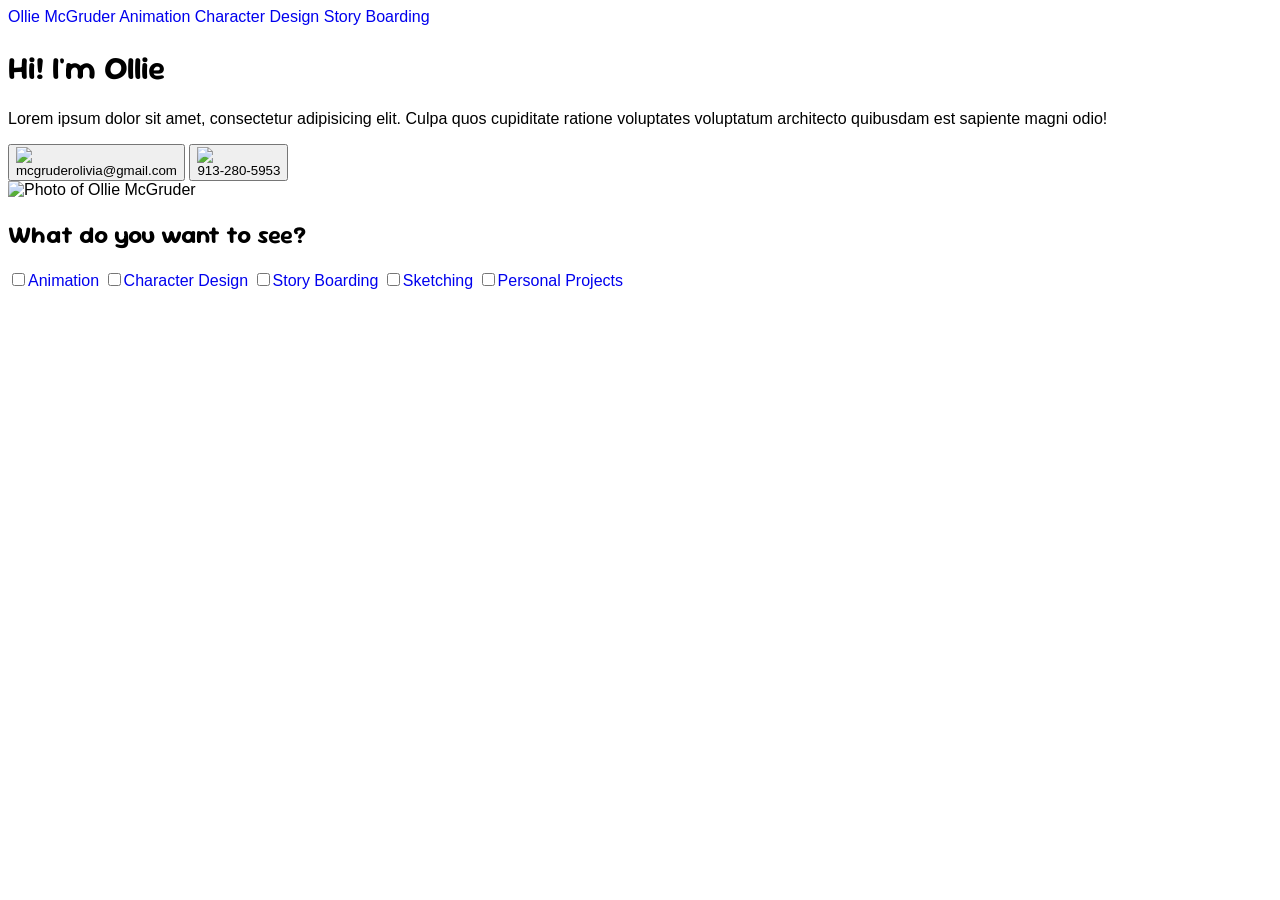
==== index.html @ 56a00ab4 "Add files via upload" ====
<!DOCTYPE html>

<html lang="en-us">
<head>
  <meta charset="utf-8">
  <meta name="viewport" content="width=device-width, initial-scale=1">
  <title>Website Name</title>
  <link href="styles.css" rel="stylesheet" type="text/css">

</head>
<body>

<div class="navbar">
  <a href="./">Ollie McGruder</a>
  <a class="hideOnMobile" href="./#Animation_Section"><label for="Animation">Animation</label></a>
  <a class="hideOnMobile Animation" href="./#Animation_Section">Animation</a>
  <a class="hideOnMobile" href="./#Character_Design_Section"><label for="Character_Design">Character Design</label></a>
  <a class="hideOnMobile Character_Design" href="./#Character_Design_Section">Character Design</a>
  <a class="hideOnMobile" href="./#Story_Boarding_Section"><label for="Story_Boarding">Story Boarding</label></a>
  <a class="hideOnMobile Story_Boarding" href="./#Story_Boarding_Section">Story Boarding</a>
</div>


<main>

<div class="splash_page">
  <div>
    <h1>Hi! I'm Ollie</h1>
    <p>Lorem ipsum dolor sit amet, consectetur adipisicing elit. Culpa quos cupiditate ratione voluptates voluptatum architecto quibusdam est sapiente magni odio!</p>
    <div>
      <button class="copy" onclick="copyEmail()"><img src="Icons/mail.svg">mcgruderolivia@gmail.com</button>
      <button class="copy" onclick="copyPhone()"><img src="Icons/phone.svg">913-280-5953</button>

      <script>
        function copyEmail() {
            navigator.clipboard.writeText
                ("mcgruderolivia@gmail.com");
        }
        function copyPhone() {
            navigator.clipboard.writeText
                ("9132805953");
        }
      </script>

    </div>
  </div>
  <div><img src="splash_page_image.jpg" alt="Photo of Ollie McGruder"></div>
</div>

<div>
  <h2>What do you want to see?</h2>
  <nav>  
    <input type="checkbox" id="Animation"><label for="Animation"><a href="./#Animation_Section">Animation</a></label>
    <input type="checkbox" id="Character_Design"><label for="Character_Design"><a href="./#Character_Design_Section">Character Design</a></label>
    <input type="checkbox" id="Story_Boarding"><label for="Story_Boarding"><a href="./#Story_Boarding_Section">Story Boarding</a></label>
    <input type="checkbox" id="Sketching"><label for="Sketching"><a href="./#Sketching_Section">Sketching</a></label>
    <input type="checkbox" id="Personal_Projects"><label for="Personal_Projects"><a href="./#Personal_Projects_Section">Personal Projects</a></label>
  </nav>
</div>

<div class="Animation" id="Animation_Section">
  <h2>Animation</h2>
  <div>
    <h3>ENTER PROJECT NAME HERE</h3>
    <div>
      <img src="Images/ENTER_PROJECT_NAME_FOLDER_HERE/ENTER_PHOTO_NAME_HERE.jpg" alt="ENTER CAPTION HERE" loading="lazy">
      <img src="Images/ENTER_PROJECT_NAME_FOLDER_HERE/ENTER_PHOTO_NAME_HERE.jpg" alt="ENTER CAPTION HERE" loading="lazy">
      <img src="Images/ENTER_PROJECT_NAME_FOLDER_HERE/ENTER_PHOTO_NAME_HERE.jpg" alt="ENTER CAPTION HERE" loading="lazy">
    </div>
  </div>
</div>

<div class="Character_Design" id="Character_Design_Section">
  <h2>Character Design</h2>
  <div>
    <h3>ENTER PROJECT NAME HERE</h3>
    <div>
      <img src="Images/ENTER_PROJECT_NAME_FOLDER_HERE/ENTER_PHOTO_NAME_HERE.jpg" alt="ENTER CAPTION HERE" loading="lazy">
      <img src="Images/ENTER_PROJECT_NAME_FOLDER_HERE/ENTER_PHOTO_NAME_HERE.jpg" alt="ENTER CAPTION HERE" loading="lazy">
      <img src="Images/ENTER_PROJECT_NAME_FOLDER_HERE/ENTER_PHOTO_NAME_HERE.jpg" alt="ENTER CAPTION HERE" loading="lazy">
    </div>
  </div>
</div>

<div class="Story_Boarding" id="Story_Boarding_Section">
  <h2>Story Boarding</h2>
  <div>
    <h3>ENTER PROJECT NAME HERE</h3>
    <div>
      <img src="Images/ENTER_PROJECT_NAME_FOLDER_HERE/ENTER_PHOTO_NAME_HERE.jpg" alt="ENTER CAPTION HERE" loading="lazy">
      <img src="Images/ENTER_PROJECT_NAME_FOLDER_HERE/ENTER_PHOTO_NAME_HERE.jpg" alt="ENTER CAPTION HERE" loading="lazy">
      <img src="Images/ENTER_PROJECT_NAME_FOLDER_HERE/ENTER_PHOTO_NAME_HERE.jpg" alt="ENTER CAPTION HERE" loading="lazy">
    </div>
  </div>
</div>

<div class="Sketching" id="Sketching_Section">
  <h2>Sketching</h2>
  <div>
    <h3>ENTER PROJECT NAME HERE</h3>
    <div>
      <img src="Images/ENTER_PROJECT_NAME_FOLDER_HERE/ENTER_PHOTO_NAME_HERE.jpg" alt="ENTER CAPTION HERE" loading="lazy">
      <img src="Images/ENTER_PROJECT_NAME_FOLDER_HERE/ENTER_PHOTO_NAME_HERE.jpg" alt="ENTER CAPTION HERE" loading="lazy">
      <img src="Images/ENTER_PROJECT_NAME_FOLDER_HERE/ENTER_PHOTO_NAME_HERE.jpg" alt="ENTER CAPTION HERE" loading="lazy">
    </div>
  </div>
</div>

<div class="Personal_Projects" id="Personal_Projects_Section">
  <h2>Personal Projects</h2>
  <div>
    <h3>ENTER PROJECT NAME HERE</h3>
    <div>
      <img src="Images/ENTER_PROJECT_NAME_FOLDER_HERE/ENTER_PHOTO_NAME_HERE.jpg" alt="ENTER CAPTION HERE" loading="lazy">
      <img src="Images/ENTER_PROJECT_NAME_FOLDER_HERE/ENTER_PHOTO_NAME_HERE.jpg" alt="ENTER CAPTION HERE" loading="lazy">
      <img src="Images/ENTER_PROJECT_NAME_FOLDER_HERE/ENTER_PHOTO_NAME_HERE.jpg" alt="ENTER CAPTION HERE" loading="lazy">
    </div>
  </div>
</div>

</main>
</body>
</html>
---- styles.css ----
/* Caleb Lyons - 4/13/2026 */

@font-face {
    font-family: Sour Gummy;
    src: url(Fonts/SourGummy-VariableFont_wdth,wght.ttf);
}

* {
    box-sizing: border-box;
    font-family: sans-serif;
}

html {
    scroll-behavior: smooth;
    scroll-padding-top: 6rem;
}

img {
    display: block;
}

h1, h2, h3 {
    font-family: Sour Gummy;
}

a {
    text-decoration: none;
}

a:hover {
    text-decoration: underline;
}

.Animation, .Character_Design, .Story_Boarding, .Sketching, .Personal_Projects {
    display: none;
}

body:has(#Animation[type="checkbox"]:checked) {

    .navbar label[for="Animation"] {
        display: none;
    }
    
    .Animation {
        display: inline;
    }
    
}

body:has(#Character_Design[type="checkbox"]:checked) {

    .navbar label[for="Character_Design"] {
        display: none;
    }
    
    .Character_Design {
        display: inline;
    }
    
}

body:has(#Story_Boarding[type="checkbox"]:checked) {

    .navbar label[for="Story_Boarding"] {
        display: none;
    }
    
    .Story_Boarding {
        display: inline;
    }
    
}

body:has(#Sketching[type="checkbox"]:checked) {

    .navbar label[for="Sketching"] {
        display: none;
    }
    
    .Sketching {
        display: inline;
    }
    
}

body:has(#Personal_Projects[type="checkbox"]:checked) {

    .navbar label[for="Personal_Projects"] {
        display: none;
    }
    
    .Personal_Projects {
        display: inline;
    }
    
}

@media (max-width: 750px) {

    .hideOnTablet {
        display: none;
    }
    
}

@media (max-width: 500px) {

    .hideOnMobile {
        display: none;
    }
    
}
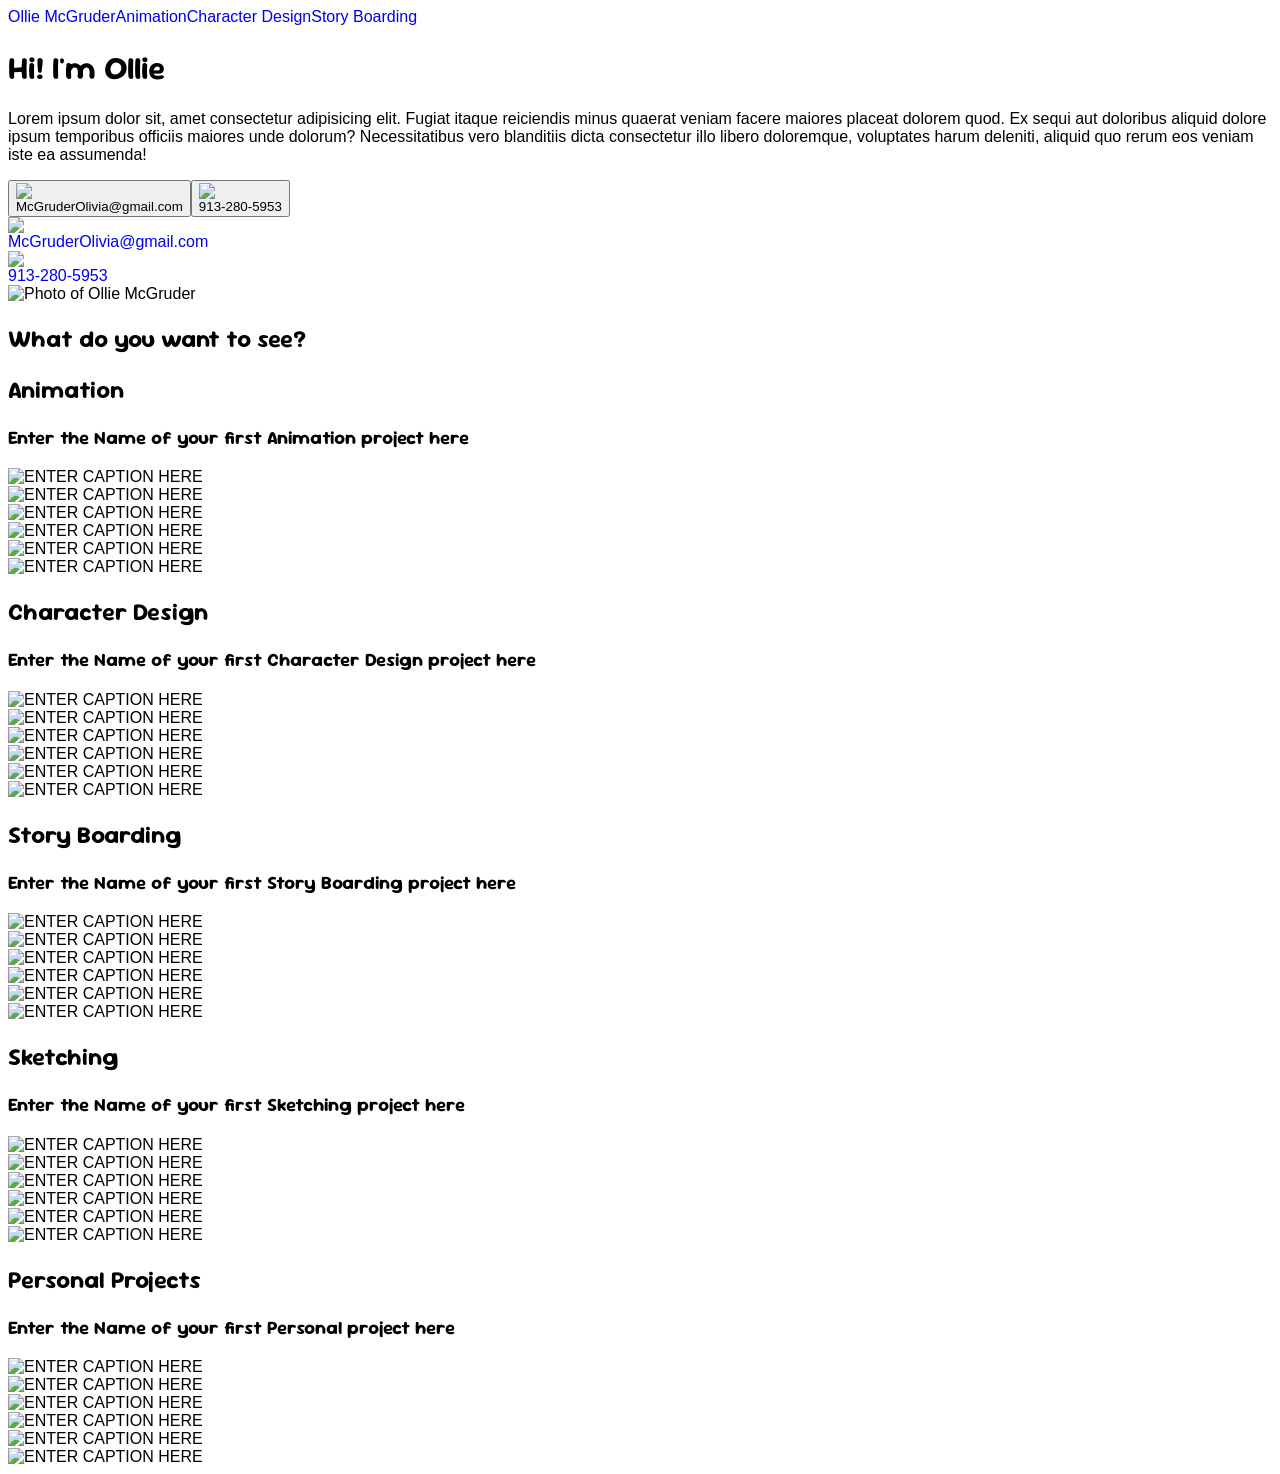
==== commit 3e2bd056: "Add files via upload" ====
--- a/index.html
+++ b/index.html
@@ -1,123 +1,248 @@
-<!DOCTYPE html>
-
-<html lang="en-us">
-<head>
-  <meta charset="utf-8">
-  <meta name="viewport" content="width=device-width, initial-scale=1">
-  <title>Website Name</title>
-  <link href="styles.css" rel="stylesheet" type="text/css">
-
-</head>
-<body>
-
-<div class="navbar">
-  <a href="./">Ollie McGruder</a>
-  <a class="hideOnMobile" href="./#Animation_Section"><label for="Animation">Animation</label></a>
-  <a class="hideOnMobile Animation" href="./#Animation_Section">Animation</a>
-  <a class="hideOnMobile" href="./#Character_Design_Section"><label for="Character_Design">Character Design</label></a>
-  <a class="hideOnMobile Character_Design" href="./#Character_Design_Section">Character Design</a>
-  <a class="hideOnMobile" href="./#Story_Boarding_Section"><label for="Story_Boarding">Story Boarding</label></a>
-  <a class="hideOnMobile Story_Boarding" href="./#Story_Boarding_Section">Story Boarding</a>
+
+
+
+
+
+
+
+
+
+
+
+
+
+
+<!-- Hey Ollie!! Don't get overwhelmed. You don't need to touch anything that doesn't have this green text next to it.-->
+
+
+
+
+
+
+
+
+
+
+
+
+
+
+<!DOCTYPE html><html lang="en-us"><head><meta charset="utf-8"><meta name="viewport" content="width=device-width, initial-scale=1"><title>Ollie McGruder</title><link href="styles.css" rel="stylesheet" type="text/css"><link rel="icon" type="image/svg" href="Icons/favicon_light.svg" media="(prefers-color-scheme: light)"><link rel="icon" type="image/svg" href="Icons/favicon_dark.svg" media="(prefers-color-scheme: dark)"></head><body><div class="navbar"><a href="index.html">Ollie McGruder</a><a href="./#Animation">Animation</a><a href="./#Character_Design">Character Design</a><a href="./#Story_Boarding" class="hideOnTablet">Story Boarding</a></div><div class="splash_page"><div>
+    
+  
+  <!-- This is your banner splash image! You can edit the white text below to change the text on the website. -->
+
+  <h1>Hi! I'm Ollie</h1>
+  <p>Lorem ipsum dolor sit, amet consectetur adipisicing elit. Fugiat itaque reiciendis minus quaerat veniam facere maiores placeat dolorem quod. Ex sequi aut doloribus aliquid dolore ipsum temporibus officiis maiores unde dolorum? Necessitatibus vero blanditiis dicta consectetur illo libero doloremque, voluptates harum deleniti, aliquid quo rerum eos veniam iste ea assumenda!</p>
+    
+  
+<div><button class="copy hideOnTablet" onclick="copyEmail()"><img src="Icons/mail.svg">McGruderOlivia@gmail.com</button><button class="copy hideOnTablet" onclick="copyPhone()"><img src="Icons/phone.svg">913-280-5953</button><a href="mailto:McGruderOlivia@gmail.com" class="showOnTablet button"><img src="Icons/mail.svg">McGruderOlivia@gmail.com</a><a href="tel:9132805953" class="showOnTablet button"><img src="Icons/phone.svg">913-280-5953</a><script>function copyEmail() {navigator.clipboard.writeText("McGruderOlivia@gmail.com");} function copyPhone() {navigator.clipboard.writeText("9132805953");}</script></div></div><div><img src="Images/splash_page_image.png" alt="Photo of Ollie McGruder"></div></div>
+
+
+
+
+<main><div>
+
+  <!-- This is how your website viewers will navigate to your projects. Clicking on one of the 5 blue boxes will open up and automaticaly scroll them to your projects -->
+  <!-- If you want to change the names of the sections, this is where you would do it by editing the white text. -->
+  <!-- If you want to change the image, you would need to go to the "Images" folder and replace the image there. -->
+
+
+  <h2>What do you want to see?</h2>
+
+  <nav class="boxes">  
+    <a href="./#Sketching" class="Sketching">Sketching</a>
+    <a href="./#Personal_Projects" class="Personal_Projects">Personal Projects</a>
+    <a href="./#Story_Boarding" class="Story_Boarding">Story Boarding</a>
+    <a href="./#Character_Design" class="Character_Design">Character Design</a>
+    <a href="./#Animation" class="Animation">Animation</a>
+  </nav>
+
 </div>
 
 
-<main>
-
-<div class="splash_page">
-  <div>
-    <h1>Hi! I'm Ollie</h1>
-    <p>Lorem ipsum dolor sit amet, consectetur adipisicing elit. Culpa quos cupiditate ratione voluptates voluptatum architecto quibusdam est sapiente magni odio!</p>
-    <div>
-      <button class="copy" onclick="copyEmail()"><img src="Icons/mail.svg">mcgruderolivia@gmail.com</button>
-      <button class="copy" onclick="copyPhone()"><img src="Icons/phone.svg">913-280-5953</button>
-
-      <script>
-        function copyEmail() {
-            navigator.clipboard.writeText
-                ("mcgruderolivia@gmail.com");
-        }
-        function copyPhone() {
-            navigator.clipboard.writeText
-                ("9132805953");
-        }
-      </script>
-
-    </div>
-  </div>
-  <div><img src="splash_page_image.jpg" alt="Photo of Ollie McGruder"></div>
-</div>
-
-<div>
-  <h2>What do you want to see?</h2>
-  <nav>  
-    <input type="checkbox" id="Animation"><label for="Animation"><a href="./#Animation_Section">Animation</a></label>
-    <input type="checkbox" id="Character_Design"><label for="Character_Design"><a href="./#Character_Design_Section">Character Design</a></label>
-    <input type="checkbox" id="Story_Boarding"><label for="Story_Boarding"><a href="./#Story_Boarding_Section">Story Boarding</a></label>
-    <input type="checkbox" id="Sketching"><label for="Sketching"><a href="./#Sketching_Section">Sketching</a></label>
-    <input type="checkbox" id="Personal_Projects"><label for="Personal_Projects"><a href="./#Personal_Projects_Section">Personal Projects</a></label>
-  </nav>
-</div>
-
-<div class="Animation" id="Animation_Section">
+
+
+<!-- This is the Animation secion, these projects will only appear once you click on the "Animation Category" -->
+
+<section id="Animation">
   <h2>Animation</h2>
-  <div>
-    <h3>ENTER PROJECT NAME HERE</h3>
-    <div>
-      <img src="Images/ENTER_PROJECT_NAME_FOLDER_HERE/ENTER_PHOTO_NAME_HERE.jpg" alt="ENTER CAPTION HERE" loading="lazy">
-      <img src="Images/ENTER_PROJECT_NAME_FOLDER_HERE/ENTER_PHOTO_NAME_HERE.jpg" alt="ENTER CAPTION HERE" loading="lazy">
-      <img src="Images/ENTER_PROJECT_NAME_FOLDER_HERE/ENTER_PHOTO_NAME_HERE.jpg" alt="ENTER CAPTION HERE" loading="lazy">
-    </div>
-  </div>
-</div>
-
-<div class="Character_Design" id="Character_Design_Section">
+  
+  <!-- There is only one project here. To make more projects in a section, copy and paste everyhing below, all the way to the 🛑 -->
+
+
+
+  <div><h3>Enter the Name of your first Animation project here</h3><div>
+
+    <img src="Images/ProjectFolderName/NameofPhoto6.jpg" alt="ENTER CAPTION HERE" loading="lazy">
+    <img src="Images/ProjectFolderName/NameofPhoto5.jpg" alt="ENTER CAPTION HERE" loading="lazy">
+    <img src="Images/ProjectFolderName/NameofPhoto4.jpg" alt="ENTER CAPTION HERE" loading="lazy">
+    <img src="Images/ProjectFolderName/NameofPhoto3.jpg" alt="ENTER CAPTION HERE" loading="lazy">
+    <img src="Images/ProjectFolderName/NameofPhoto2.jpg" alt="ENTER CAPTION HERE" loading="lazy">
+    <img src="Images/ProjectFolderName/NameofPhoto1.jpg" alt="ENTER CAPTION HERE" loading="lazy">
+
+      <!-- 6 lines of code = 6 images. -->
+      <!-- To add more images in a project copy and paste more of these lines of code beneath eachother -->
+      <!-- An important thing I should note is that because of some CSS trickery, the order of images top to bottom is reversed-->
+      <!-- so if you really want photo number ./#1 at the top, it needs to be the last line of code. -->
+
+  </div></div>
+  <!--🛑-->
+
+
+
+
+
+
+
+  <!-- This piece here, the </section>, means that this is the end of your Animation section-->
+</section>
+
+
+
+<!-- This is the Character_Design secion, these projects will only appear once you click on the "Character_Design Category" -->
+
+<section id="Character_Design">
   <h2>Character Design</h2>
-  <div>
-    <h3>ENTER PROJECT NAME HERE</h3>
-    <div>
-      <img src="Images/ENTER_PROJECT_NAME_FOLDER_HERE/ENTER_PHOTO_NAME_HERE.jpg" alt="ENTER CAPTION HERE" loading="lazy">
-      <img src="Images/ENTER_PROJECT_NAME_FOLDER_HERE/ENTER_PHOTO_NAME_HERE.jpg" alt="ENTER CAPTION HERE" loading="lazy">
-      <img src="Images/ENTER_PROJECT_NAME_FOLDER_HERE/ENTER_PHOTO_NAME_HERE.jpg" alt="ENTER CAPTION HERE" loading="lazy">
-    </div>
-  </div>
-</div>
-
-<div class="Story_Boarding" id="Story_Boarding_Section">
+  
+  <!-- There is only one project here. To make more projects in a section, copy and paste everyhing below, all the way to the 🛑 -->
+
+
+
+  <div><h3>Enter the Name of your first Character Design project here</h3><div>
+
+    <img src="Images/ProjectFolderName/NameofPhoto1.jpg" alt="ENTER CAPTION HERE" loading="lazy">
+    <img src="Images/ProjectFolderName/NameofPhoto5.jpg" alt="ENTER CAPTION HERE" loading="lazy">
+    <img src="Images/ProjectFolderName/NameofPhoto4.jpg" alt="ENTER CAPTION HERE" loading="lazy">
+    <img src="Images/ProjectFolderName/NameofPhoto3.jpg" alt="ENTER CAPTION HERE" loading="lazy">
+    <img src="Images/ProjectFolderName/NameofPhoto2.jpg" alt="ENTER CAPTION HERE" loading="lazy">
+    <img src="Images/ProjectFolderName/NameofPhoto6.jpg" alt="ENTER CAPTION HERE" loading="lazy">
+
+      <!-- 6 lines of code = 6 images. -->
+      <!-- To add more images in a project copy and paste more of these lines of code beneath eachother -->
+      <!-- An important thing I should note is that because of some CSS trickery, the order of images top to bottom is reversed-->
+      <!-- so if you really want photo number ./#1 at the top, it needs to be the last line of code. -->
+
+  </div></div>
+  <!--🛑-->
+
+
+
+
+
+
+
+  <!-- This piece here, the </section>, means that this is the end of your Character Design section-->
+</section>
+
+
+
+<!-- This is the Story Boarding secion, these projects will only appear once you click on the "Story Boarding Category" -->
+
+<section id="Story_Boarding">
   <h2>Story Boarding</h2>
-  <div>
-    <h3>ENTER PROJECT NAME HERE</h3>
-    <div>
-      <img src="Images/ENTER_PROJECT_NAME_FOLDER_HERE/ENTER_PHOTO_NAME_HERE.jpg" alt="ENTER CAPTION HERE" loading="lazy">
-      <img src="Images/ENTER_PROJECT_NAME_FOLDER_HERE/ENTER_PHOTO_NAME_HERE.jpg" alt="ENTER CAPTION HERE" loading="lazy">
-      <img src="Images/ENTER_PROJECT_NAME_FOLDER_HERE/ENTER_PHOTO_NAME_HERE.jpg" alt="ENTER CAPTION HERE" loading="lazy">
-    </div>
-  </div>
-</div>
-
-<div class="Sketching" id="Sketching_Section">
+  
+  <!-- There is only one project here. To make more projects in a section, copy and paste everyhing below, all the way to the 🛑 -->
+
+
+
+  <div><h3>Enter the Name of your first Story Boarding project here</h3><div>
+
+    <img src="Images/ProjectFolderName/NameofPhoto2.jpg" alt="ENTER CAPTION HERE" loading="lazy">
+    <img src="Images/ProjectFolderName/NameofPhoto1.jpg" alt="ENTER CAPTION HERE" loading="lazy">
+    <img src="Images/ProjectFolderName/NameofPhoto6.jpg" alt="ENTER CAPTION HERE" loading="lazy">
+    <img src="Images/ProjectFolderName/NameofPhoto5.jpg" alt="ENTER CAPTION HERE" loading="lazy">
+    <img src="Images/ProjectFolderName/NameofPhoto4.jpg" alt="ENTER CAPTION HERE" loading="lazy">
+    <img src="Images/ProjectFolderName/NameofPhoto3.jpg" alt="ENTER CAPTION HERE" loading="lazy">
+
+      <!-- 6 lines of code = 6 images. -->
+      <!-- To add more images in a project copy and paste more of these lines of code beneath eachother -->
+      <!-- An important thing I should note is that because of some CSS trickery, the order of images top to bottom is reversed-->
+      <!-- so if you really want photo number ./#1 at the top, it needs to be the last line of code. -->
+
+  </div></div>
+  <!--🛑-->
+
+
+
+
+
+
+
+  <!-- This piece here, the </section>, means that this is the end of your Story Boarding section-->
+</section>
+
+
+
+<!-- This is the Sketching secion, these projects will only appear once you click on the "Sketching Category" -->
+
+<section id="Sketching">
   <h2>Sketching</h2>
-  <div>
-    <h3>ENTER PROJECT NAME HERE</h3>
-    <div>
-      <img src="Images/ENTER_PROJECT_NAME_FOLDER_HERE/ENTER_PHOTO_NAME_HERE.jpg" alt="ENTER CAPTION HERE" loading="lazy">
-      <img src="Images/ENTER_PROJECT_NAME_FOLDER_HERE/ENTER_PHOTO_NAME_HERE.jpg" alt="ENTER CAPTION HERE" loading="lazy">
-      <img src="Images/ENTER_PROJECT_NAME_FOLDER_HERE/ENTER_PHOTO_NAME_HERE.jpg" alt="ENTER CAPTION HERE" loading="lazy">
-    </div>
-  </div>
-</div>
-
-<div class="Personal_Projects" id="Personal_Projects_Section">
+  
+  <!-- There is only one project here. To make more projects in a section, copy and paste everyhing below, all the way to the 🛑 -->
+
+
+
+  <div><h3>Enter the Name of your first Sketching project here</h3><div>
+
+    <img src="Images/ProjectFolderName/NameofPhoto2.jpg" alt="ENTER CAPTION HERE" loading="lazy">
+    <img src="Images/ProjectFolderName/NameofPhoto1.jpg" alt="ENTER CAPTION HERE" loading="lazy">
+    <img src="Images/ProjectFolderName/NameofPhoto6.jpg" alt="ENTER CAPTION HERE" loading="lazy">
+    <img src="Images/ProjectFolderName/NameofPhoto5.jpg" alt="ENTER CAPTION HERE" loading="lazy">
+    <img src="Images/ProjectFolderName/NameofPhoto4.jpg" alt="ENTER CAPTION HERE" loading="lazy">
+    <img src="Images/ProjectFolderName/NameofPhoto3.jpg" alt="ENTER CAPTION HERE" loading="lazy">
+
+      <!-- 6 lines of code = 6 images. -->
+      <!-- To add more images in a project copy and paste more of these lines of code beneath eachother -->
+      <!-- An important thing I should note is that because of some CSS trickery, the order of images top to bottom is reversed-->
+      <!-- so if you really want photo number ./#1 at the top, it needs to be the last line of code. -->
+
+  </div></div>
+  <!--🛑-->
+
+
+
+
+
+
+
+  <!-- This piece here, the </section>, means that this is the end of your Sketching section-->
+</section>
+
+
+
+<!-- This is the Personal Projects secion, these projects will only appear once you click on the "Personal Projects Category" -->
+
+<section id="Personal_Projects">
   <h2>Personal Projects</h2>
-  <div>
-    <h3>ENTER PROJECT NAME HERE</h3>
-    <div>
-      <img src="Images/ENTER_PROJECT_NAME_FOLDER_HERE/ENTER_PHOTO_NAME_HERE.jpg" alt="ENTER CAPTION HERE" loading="lazy">
-      <img src="Images/ENTER_PROJECT_NAME_FOLDER_HERE/ENTER_PHOTO_NAME_HERE.jpg" alt="ENTER CAPTION HERE" loading="lazy">
-      <img src="Images/ENTER_PROJECT_NAME_FOLDER_HERE/ENTER_PHOTO_NAME_HERE.jpg" alt="ENTER CAPTION HERE" loading="lazy">
-    </div>
-  </div>
-</div>
-
-</main>
-</body>
-</html>+  
+  <!-- There is only one project here. To make more projects in a section, copy and paste everyhing below, all the way to the 🛑 -->
+
+
+
+  <div><h3>Enter the Name of your first Personal project here</h3><div>
+
+    <img src="Images/ProjectFolderName/NameofPhoto3.jpg" alt="ENTER CAPTION HERE" loading="lazy">
+    <img src="Images/ProjectFolderName/NameofPhoto2.jpg" alt="ENTER CAPTION HERE" loading="lazy">
+    <img src="Images/ProjectFolderName/NameofPhoto1.jpg" alt="ENTER CAPTION HERE" loading="lazy">
+    <img src="Images/ProjectFolderName/NameofPhoto6.jpg" alt="ENTER CAPTION HERE" loading="lazy">
+    <img src="Images/ProjectFolderName/NameofPhoto5.jpg" alt="ENTER CAPTION HERE" loading="lazy">
+    <img src="Images/ProjectFolderName/NameofPhoto4.jpg" alt="ENTER CAPTION HERE" loading="lazy">
+
+      <!-- 6 lines of code = 6 images. -->
+      <!-- To add more images in a project copy and paste more of these lines of code beneath eachother -->
+      <!-- An important thing I should note is that because of some CSS trickery, the order of images top to bottom is reversed-->
+      <!-- so if you really want photo number ./#1 at the top, it needs to be the last line of code. -->
+
+  </div></div>
+  <!--🛑-->
+
+
+
+
+
+
+
+  <!-- This piece here, the </section>, means that this is the end of your Personal Projects section-->
+</section>
+</main></body></html>
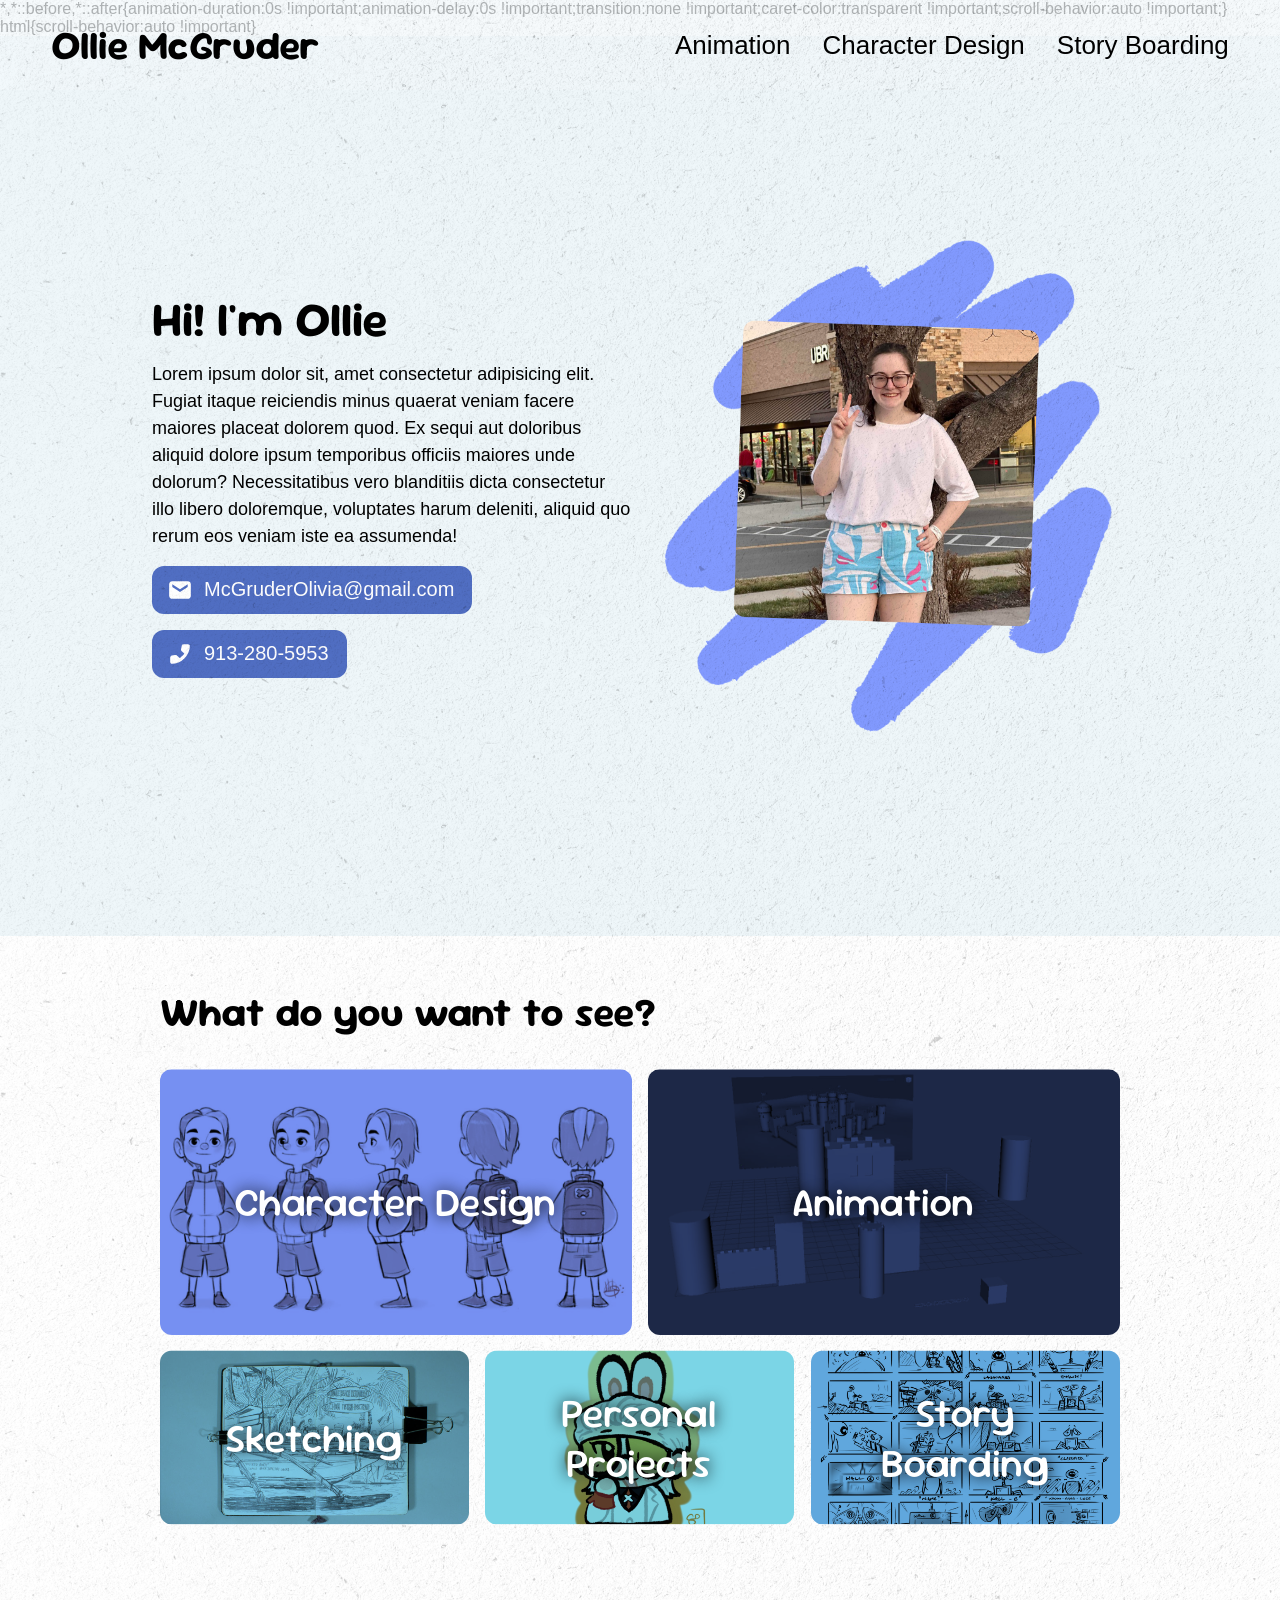
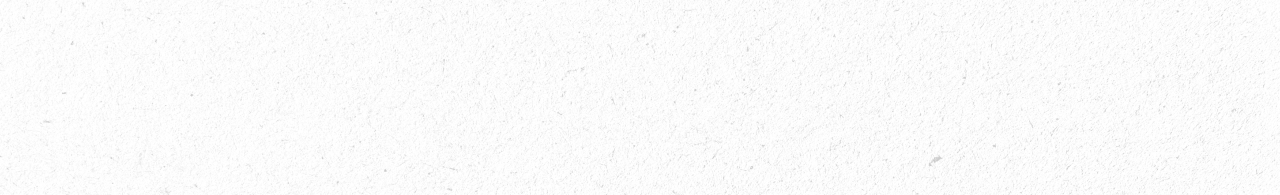
==== commit 5d035d81: "Add files via upload" ====
--- a/index.html
+++ b/index.html
@@ -27,7 +27,7 @@
 
 
 
-<!DOCTYPE html><html lang="en-us"><head><meta charset="utf-8"><meta name="viewport" content="width=device-width, initial-scale=1"><title>Ollie McGruder</title><link href="styles.css" rel="stylesheet" type="text/css"><link rel="icon" type="image/svg" href="Icons/favicon_light.svg" media="(prefers-color-scheme: light)"><link rel="icon" type="image/svg" href="Icons/favicon_dark.svg" media="(prefers-color-scheme: dark)"></head><body><div class="navbar"><a href="index.html">Ollie McGruder</a><a href="./#Animation">Animation</a><a href="./#Character_Design">Character Design</a><a href="./#Story_Boarding" class="hideOnTablet">Story Boarding</a></div><div class="splash_page"><div>
+<!DOCTYPE html><html lang="en-us"><head><meta charset="utf-8"><meta name="viewport" content="width=device-width, initial-scale=1"><title>Ollie McGruder</title><link href="styles.css" rel="stylesheet" type="text/css"><link rel="icon" type="image/svg" href="Icons/favicon_light.svg" media="(prefers-color-scheme: light)"><link rel="icon" type="image/svg" href="Icons/favicon_dark.svg" media="(prefers-color-scheme: dark)"></head><body><div class="navbar"><a href="./">Ollie McGruder</a><a href="./#Animation">Animation</a><a href="./#Character_Design">Character Design</a><a href="./#Story_Boarding" class="hideOnTablet">Story Boarding</a></div><div class="splash_page"><div>
     
   
   <!-- This is your banner splash image! You can edit the white text below to change the text on the website. -->
--- a/styles.css
+++ b/styles.css
@@ -1,26 +1,59 @@
-/* Caleb Lyons - 4/13/2026 */
-
 @font-face {
     font-family: Sour Gummy;
     src: url(Fonts/SourGummy-VariableFont_wdth,wght.ttf);
 }
 
-* {
-    box-sizing: border-box;
-    font-family: sans-serif;
-}
-
 html {
     scroll-behavior: smooth;
-    scroll-padding-top: 6rem;
-}
-
-img {
-    display: block;
-}
-
-h1, h2, h3 {
-    font-family: Sour Gummy;
+    scroll-padding-top: 8rem;
+    background-image: url(Images/background.png);
+    background-size: contain;
+    background-repeat: repeat-y;
+    background-color: white;
+}
+
+* {
+    padding: 0;
+    margin: 0;
+    box-sizing: border-box;
+    font-family: Roboto, sans-serif;
+    display: flex;
+    flex-direction: column;
+    max-width: 100%;
+    border: none;
+    flex-wrap: wrap;
+}
+
+img, .boxes a {
+    background-color: #506EC3;
+    flex: 1 1 0;
+    padding: 1rem;
+    color: white;
+    justify-content: center;
+    align-items: center;
+    object-fit: cover;
+    border-radius: 0.75rem;
+    min-height: 30vh;
+    max-height: 75vh;
+    
+}
+
+div {
+    gap: 1rem;
+
+
+    div {
+        flex-direction: row;
+        flex-wrap: wrap;
+    }
+}
+
+title, section, script, .showOnMobile, .showOnTablet {
+    display: none;
+}
+
+section:target {
+    display: flex;
 }
 
 a {
@@ -31,82 +64,253 @@
     text-decoration: underline;
 }
 
-.Animation, .Character_Design, .Story_Boarding, .Sketching, .Personal_Projects {
-    display: none;
-}
-
-body:has(#Animation[type="checkbox"]:checked) {
-
-    .navbar label[for="Animation"] {
-        display: none;
-    }
+main {
+    margin: 4vw 4vw 30vh 4vw;
+    align-items: center;
+    gap: 7.5rem;
+
+    > div, section {
+        width: 100%;
+        max-width: max(60rem, 70vw);
+    }
+}
+
+.button, button, .boxes a {
+    gap: 0.75rem;
+    font-size: 1.25rem;
+    width: fit-content;
+    flex-direction: row;
+    font-weight: 500;
+    text-decoration: none;
+    border-radius: 0.75rem;
+    background-color: #506EC3;
+    padding: 0.75rem 1rem;
+    cursor: pointer;
+    align-items: center;
+    justify-content: center;
+    color: white;
+    text-decoration: none;
+    padding-right: 1.125rem;
+
+    img {
+        height: 1.5rem;
+        width: 1.5rem;
+        max-height: unset;
+        min-height: unset;
+        padding: 0;
+        border-radius: 0;
+    }
+}
+
+.button:hover, button:hover {
+    background-color: #6081dc;
+    text-decoration: none;
+}
+
+.copy:hover img {
+    content: url(Icons/copy.svg);
+}
+
+.button:active, button:active {
+    background-color: #415ca8;
+}
+
+h1, h2, h3, .boxes a {
+    font-family: Sour Gummy;
+    font-size: 2rem;
+}
+
+h1 {
+    font-size: 3rem;
+    line-height: 1.05;
+}
+
+h2, .boxes a {
+    line-height: 1.25;
+    font-size: 2.5rem;
+
+}
+
+h2 {
+    padding-bottom: 1rem;
+}
+
+h3 {
+    padding-top: 5rem;
+    padding-bottom: 1rem;
+    line-height: 1.25;
+    font-weight: 500;
+}
+
+p {
+    line-height: 1.5;
+    font-size: 1.125rem;
+}
+
+.navbar {
+    flex-direction: row;
+    position: fixed;
+    top: 0;
+    left: 0;
+    padding: 1.5vw 4vw;
+    width: 100vw;
+    gap: 2rem;
+    align-items: center;
+    backdrop-filter: blur(100vw);
+    background-color: rgba(239, 247, 250, 0.65);
+    z-index: 999;
+    background-image: url(Images/background.png);
+    background-size: cover;
+
+    a {
+        font-size: 1.625rem;
+        color: black;
+    }
+
+    a:first-child {
+        font-family: Sour Gummy;
+        font-weight: 700;
+        font-size: 2.5rem;
+        margin-right: auto;
+        text-decoration: none;
+    }
+}
+
+.splash_page {
+    width: 100vw;
+    height: 100vh;
+    align-items: center;
+    justify-content: center;
+    background-color: #EFF7FA;
+    flex-direction: row;
+    padding: 4vw;
+    mix-blend-mode: multiply;
+
+    > div {
+        flex-direction: column;
+        width: 100%;
+        max-width: max(30rem, 32.5vw);
+
+        > div {
+            flex-direction: row;
+            flex-wrap: wrap;
+        }
+
+        img {
+            background-color: transparent;
+            object-fit: contain;
+            aspect-ratio: unset;
+            max-height: unset;
+            min-height: unset;
+        }
+    }
+}
+
+.boxes {
+    gap: 1rem;
+    flex-direction: row;
+    transform: scale(1, -1);
+    overflow: hidden;
     
+
+    a {
+        background-blend-mode: multiply;
+        transform: scale(1, -1);
+        flex: 1 1 0;
+        width: 100%;
+        aspect-ratio: 16/9;
+        background-color: #506EC3;
+        min-height: 10rem;
+        max-height: 30rem;
+        text-align: center;
+        background-size: cover;
+        background-position: center;
+        text-shadow: 0 0 1rem #000000;
+    }
+
     .Animation {
-        display: inline;
-    }
-    
-}
-
-body:has(#Character_Design[type="checkbox"]:checked) {
-
-    .navbar label[for="Character_Design"] {
-        display: none;
-    }
-    
+    background-image: url(Images/Animation_Cover.jpg);
+    }
+
     .Character_Design {
-        display: inline;
-    }
-    
-}
-
-body:has(#Story_Boarding[type="checkbox"]:checked) {
-
-    .navbar label[for="Story_Boarding"] {
-        display: none;
-    }
-    
+    background-image: url(Images/Character_Design_Cover.jpg);
+    background-color: #7690F2;
+    }
+
     .Story_Boarding {
-        display: inline;
-    }
-    
-}
-
-body:has(#Sketching[type="checkbox"]:checked) {
-
-    .navbar label[for="Sketching"] {
-        display: none;
-    }
-    
+    background-image: url(Images/Story_Boarding_Cover.jpg);
+    background-color: #60A7DD;
+    }
+
     .Sketching {
-        display: inline;
-    }
-    
-}
-
-body:has(#Personal_Projects[type="checkbox"]:checked) {
-
-    .navbar label[for="Personal_Projects"] {
-        display: none;
-    }
-    
+    background-image: url(Images/Sketching_Cover.jpg);
+    background-color: #7BC8E6;
+    }
+
     .Personal_Projects {
-        display: inline;
-    }
-    
-}
-
-@media (max-width: 750px) {
+    background-image: url(Images/Personal_Projects_Cover.jpg);
+    background-color: #7BD5E6;
+    }
+
+
+}
+
+section > div > div {
+    transform: scale(1, -1);
+
+    > img {
+        transform: scale(1, -1);
+        padding: 0;
+    }
+}
+
+@media (max-width: 1100px) {
 
     .hideOnTablet {
         display: none;
     }
+
+    .showOnTablet {
+        display: flex;
+    }
     
-}
-
-@media (max-width: 500px) {
+    a:hover {
+        text-decoration: none;
+    }
+
+    .splash_page {
+        background-image: url(Images/splash_page_image.png);
+        background-repeat: no-repeat;
+        background-size: min(110vh, 110vw);
+        background-position: top;
+        align-items: flex-end;
+
+        > div {
+            max-width: max(40rem, 60vw);
+            h1, p {
+                text-shadow: 0 0 1rem #EFF7FA, 0 0 3rem #EFF7FA;
+            }
+        }
+
+        > div:last-child {
+            display: none;
+        }
+    }
+
+}
+
+@media (max-width: 725px) {
 
     .hideOnMobile {
         display: none;
     }
+
+    .showOnMobile {
+        display: flex;
+    }
+
+    .navbar {
+        display: none;
+    }
     
 }
